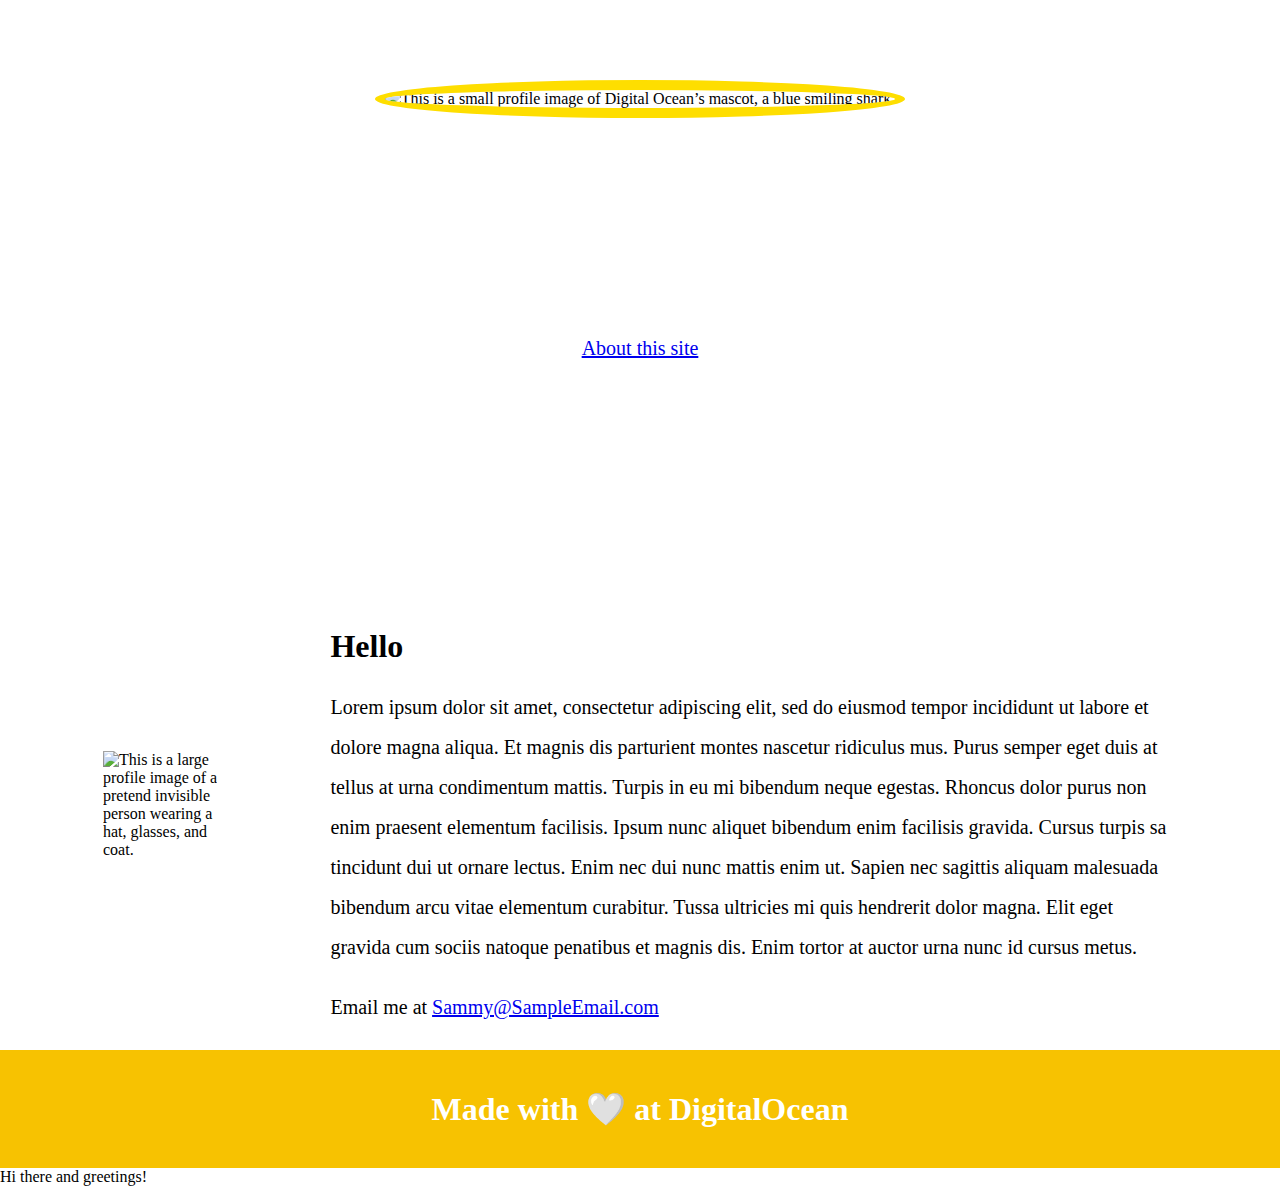
==== index.html @ 3f0674ff "Update index.html" ====
<!DOCTYPE html>
<html lang="en">

<head>
  <meta charset="utf-8">
  <title> Sammy’s First Website </title>
  <link rel="shortcut icon" type="image/jpg" href="images/small-profile.jpeg"/>
  
  <meta name="twitter:card" content="summary_large_image" />
  <meta name="twitter:site" content="@digitalocean" />
  <meta name="twitter:title" content="Sammy the Shark" />
  <meta name="twitter:description" content="Senior Selachimorpha at DigitalOcean"/>
  <meta name="twitter:image" content="https://html.sammy-codes.com/images/large-profile.jpg"/>
  
  <meta property="og:type" content="article" />
  <meta property="og:title" content="Sammy the Shark" />
  <meta property="og:description" content="Senior Selachimorpha at DigitalOcean"/>
  <meta property="og:url" content="https://html.sammy-codes.com/" />
  <meta property="og:image" content="https://html.sammy-codes.com/images/large-profile.jpg"/>
</head>

<body style="margin:0;">
  <script>
document.body.onload = addElement;

function addElement () {
  // create a new div element
  const newDiv = document.createElement("div");

  // and give it some content
  const newContent = document.createTextNode("Hi there and greetings!");

  // add the text node to the newly created div
  newDiv.appendChild(newContent);

  // add the newly created element and its content into the DOM
  const currentDiv = document.getElementById("div1");
  document.body.insertBefore(newDiv, currentDiv);
}
  </script>

  <!--First section-->
  <div style="background-image: url('images/background.jpg');
  background-size: cover; height:480px; padding-top:80px; text-align:center;">
    <img src="images/small-profile.jpeg" style="height:150px; border-radius: 50%; border: 10px solid #FEDE00;" alt="This is a small profile image of Digital Ocean’s mascot, a blue smiling shark." >
    <h1 style="font-size:100px; color:white; margin:10px;">Sammy the Shark</h1>
    <p style="font-size:30px; color: white;"><em>Senior Selachimorpha at DigitalOcean</em></p>
    <p style="font-size: 20px; color:#1F9AFE;"><a href="about.html">About this site</a></p>
  </div>

  <!--Second section-->
  <table>
    <tr>
      <td>
        <img src="images/large-profile.jpg" style="height:600px; margin:70px; margin-left:100px;" alt="This is a large profile image of a pretend invisible person wearing a hat, glasses, and coat." />
      </td>
      <td valign="top" style="padding-top:45px; padding-right:110px; padding-left:40px;">
        <h1>
          Hello </h1>
        <p style="line-height: 2.0; font-size:20px;">
          Lorem ipsum dolor sit amet, consectetur adipiscing elit, sed do eiusmod tempor incididunt ut labore et dolore magna aliqua. Et magnis dis parturient montes nascetur ridiculus mus. Purus semper eget duis at tellus at urna condimentum
          mattis. Turpis in eu mi bibendum neque egestas. Rhoncus dolor purus non enim praesent elementum facilisis. Ipsum nunc aliquet bibendum enim facilisis gravida. Cursus turpis sa tincidunt dui ut ornare lectus. Enim nec dui nunc mattis
          enim ut. Sapien nec sagittis aliquam malesuada bibendum arcu vitae elementum curabitur. Tussa ultricies mi quis hendrerit dolor magna. Elit eget gravida cum sociis natoque penatibus et magnis dis. Enim tortor at auctor urna nunc id
          cursus metus. </p>
        <p style="line-height: 2.0; font-size:20px;">
          Email me at <a href="mailto:Sammy@SampleEmail.com">Sammy@SampleEmail.com </a></p>
      </td>
    </tr>
  </table>


  <!--Footer-->
  <div style="height:auto; background-color:#F7C201;">
  <h1 style="color:white; padding:40px; margin:0; text-align:center;">Made with 🤍 at DigitalOcean</h1>
  </div>


</body>

</html>
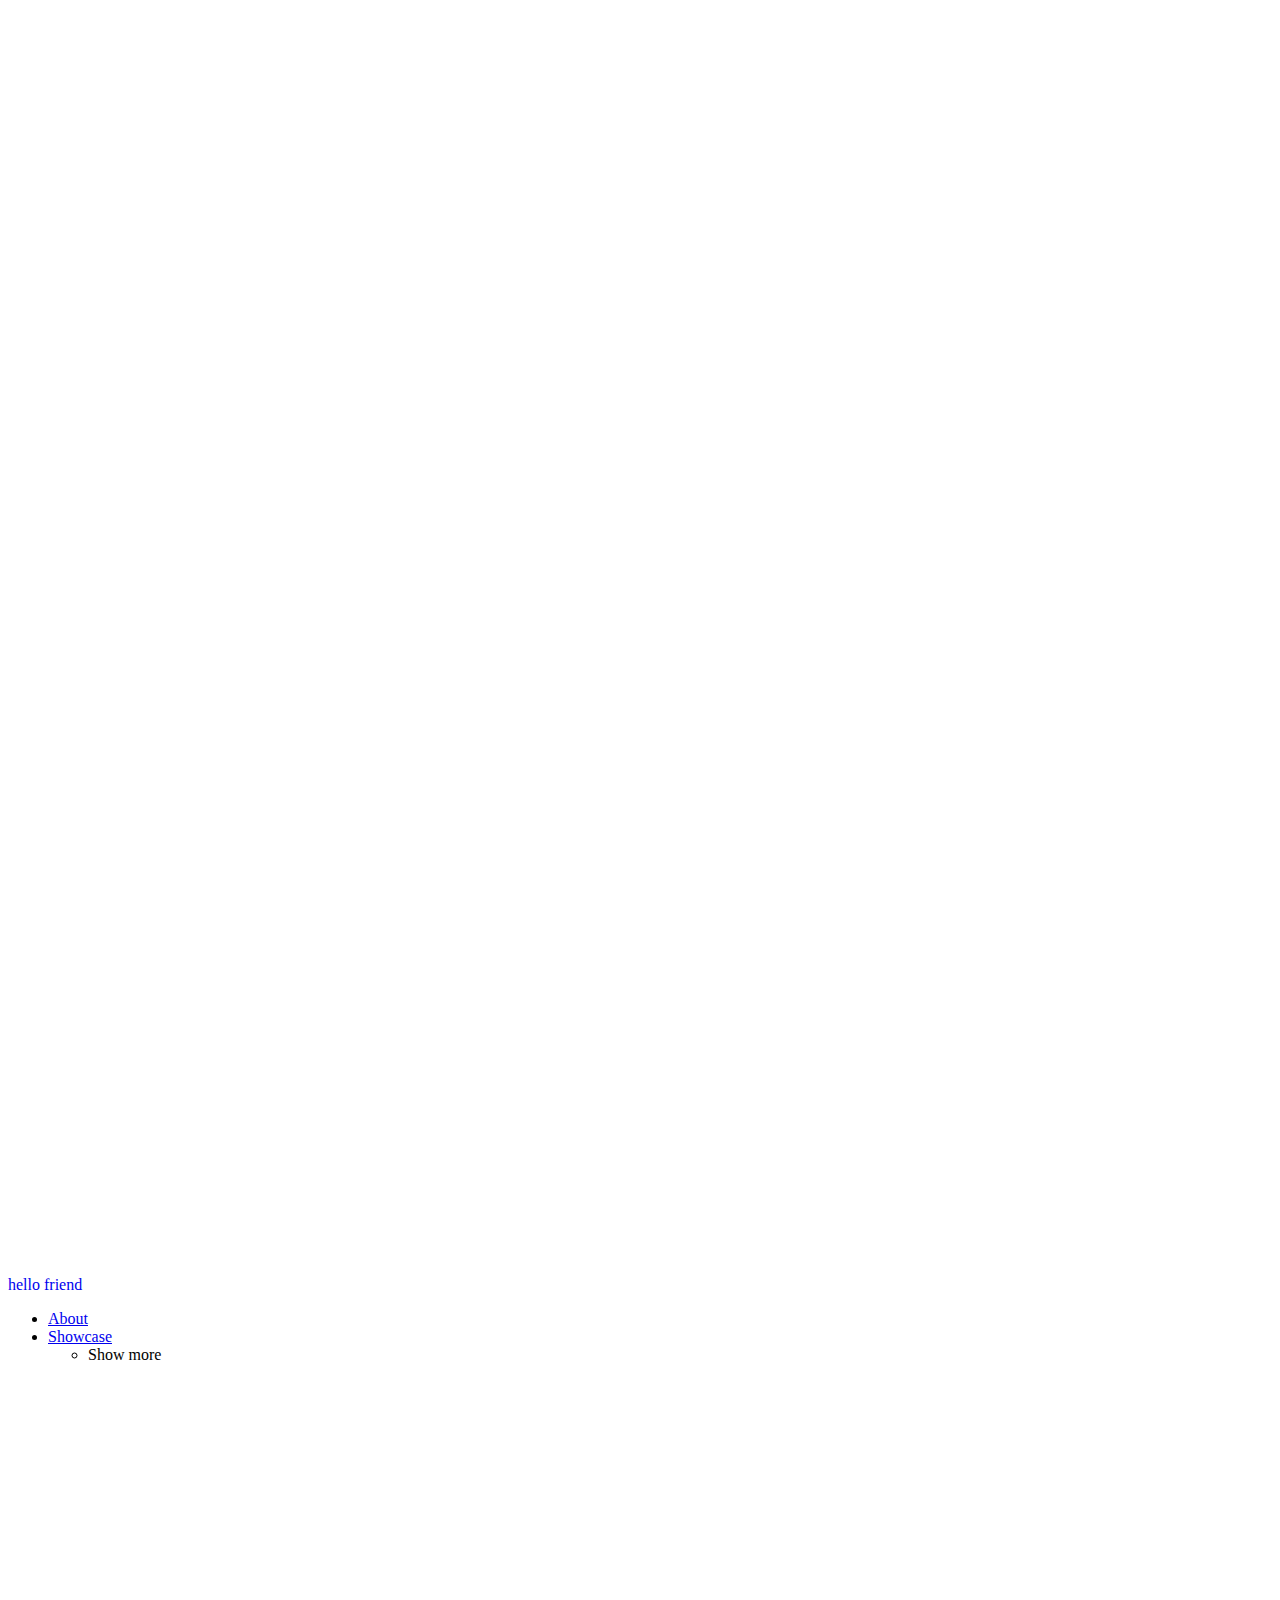
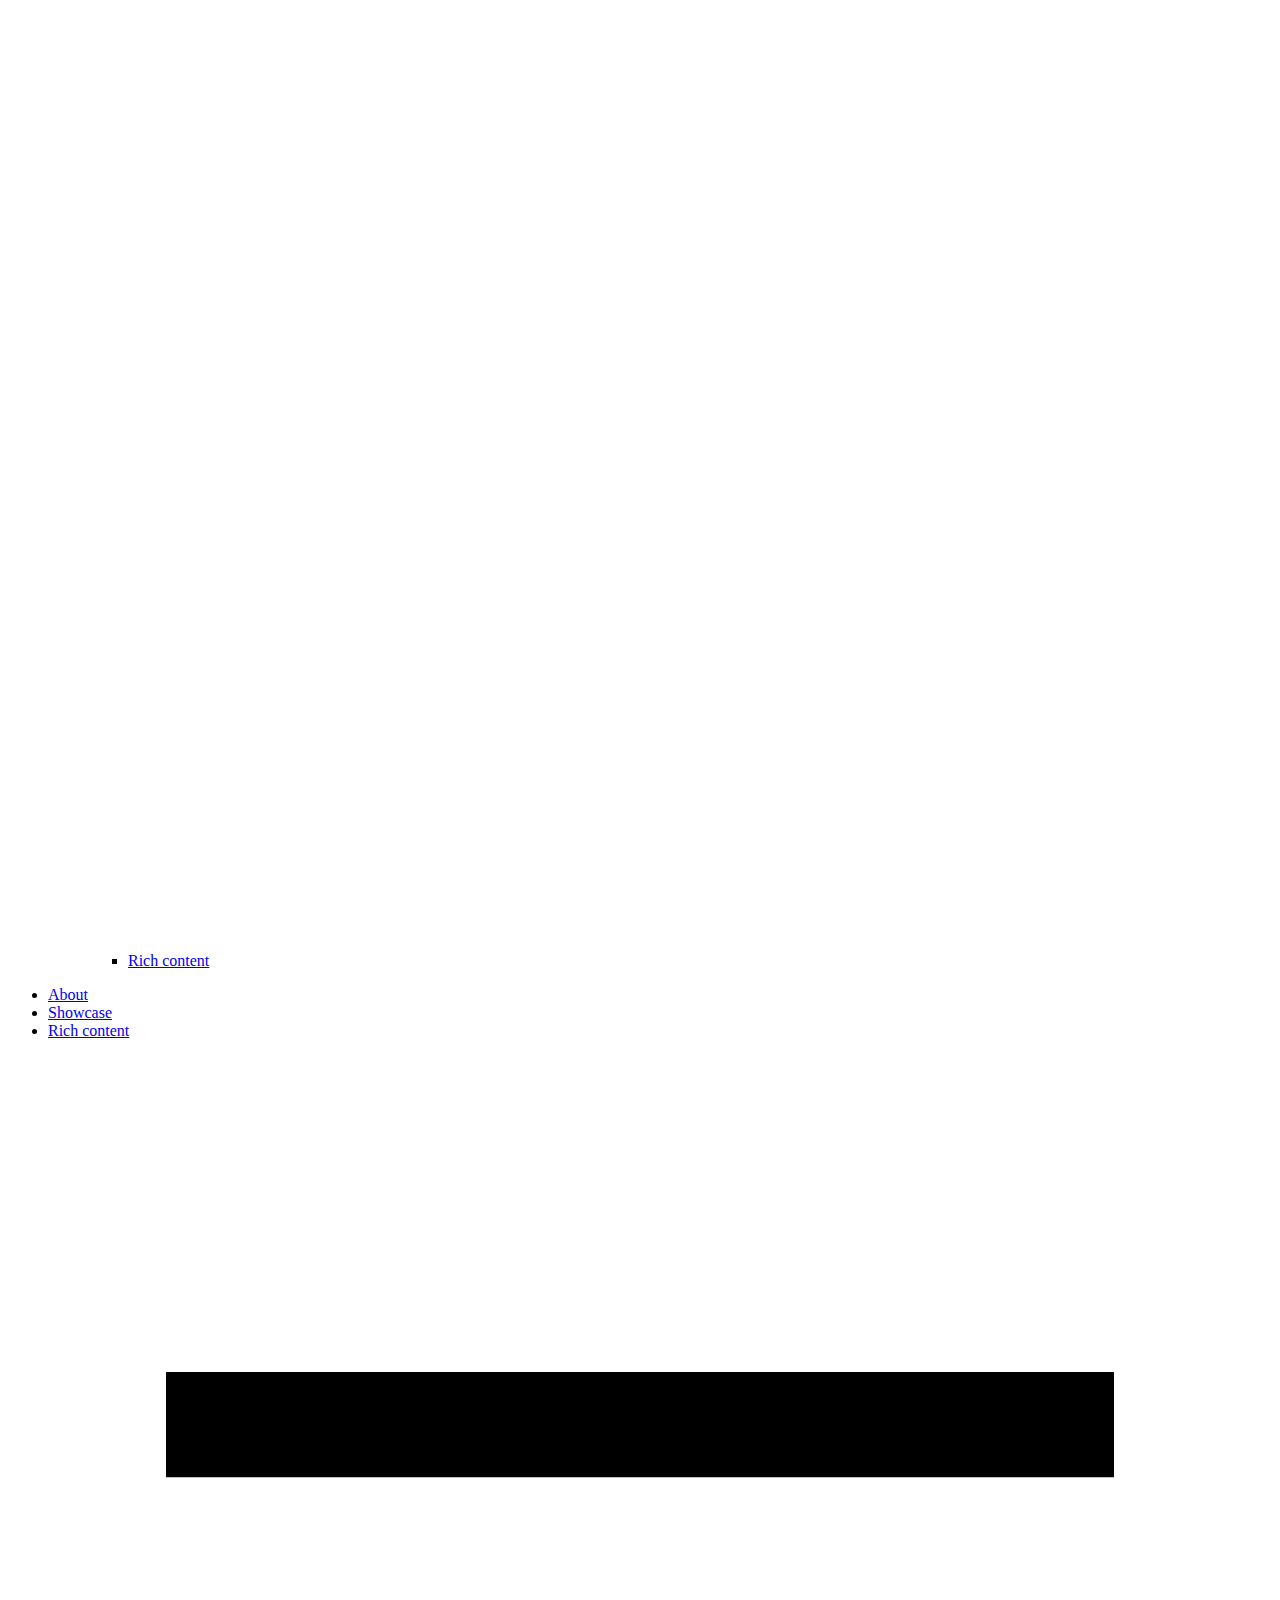
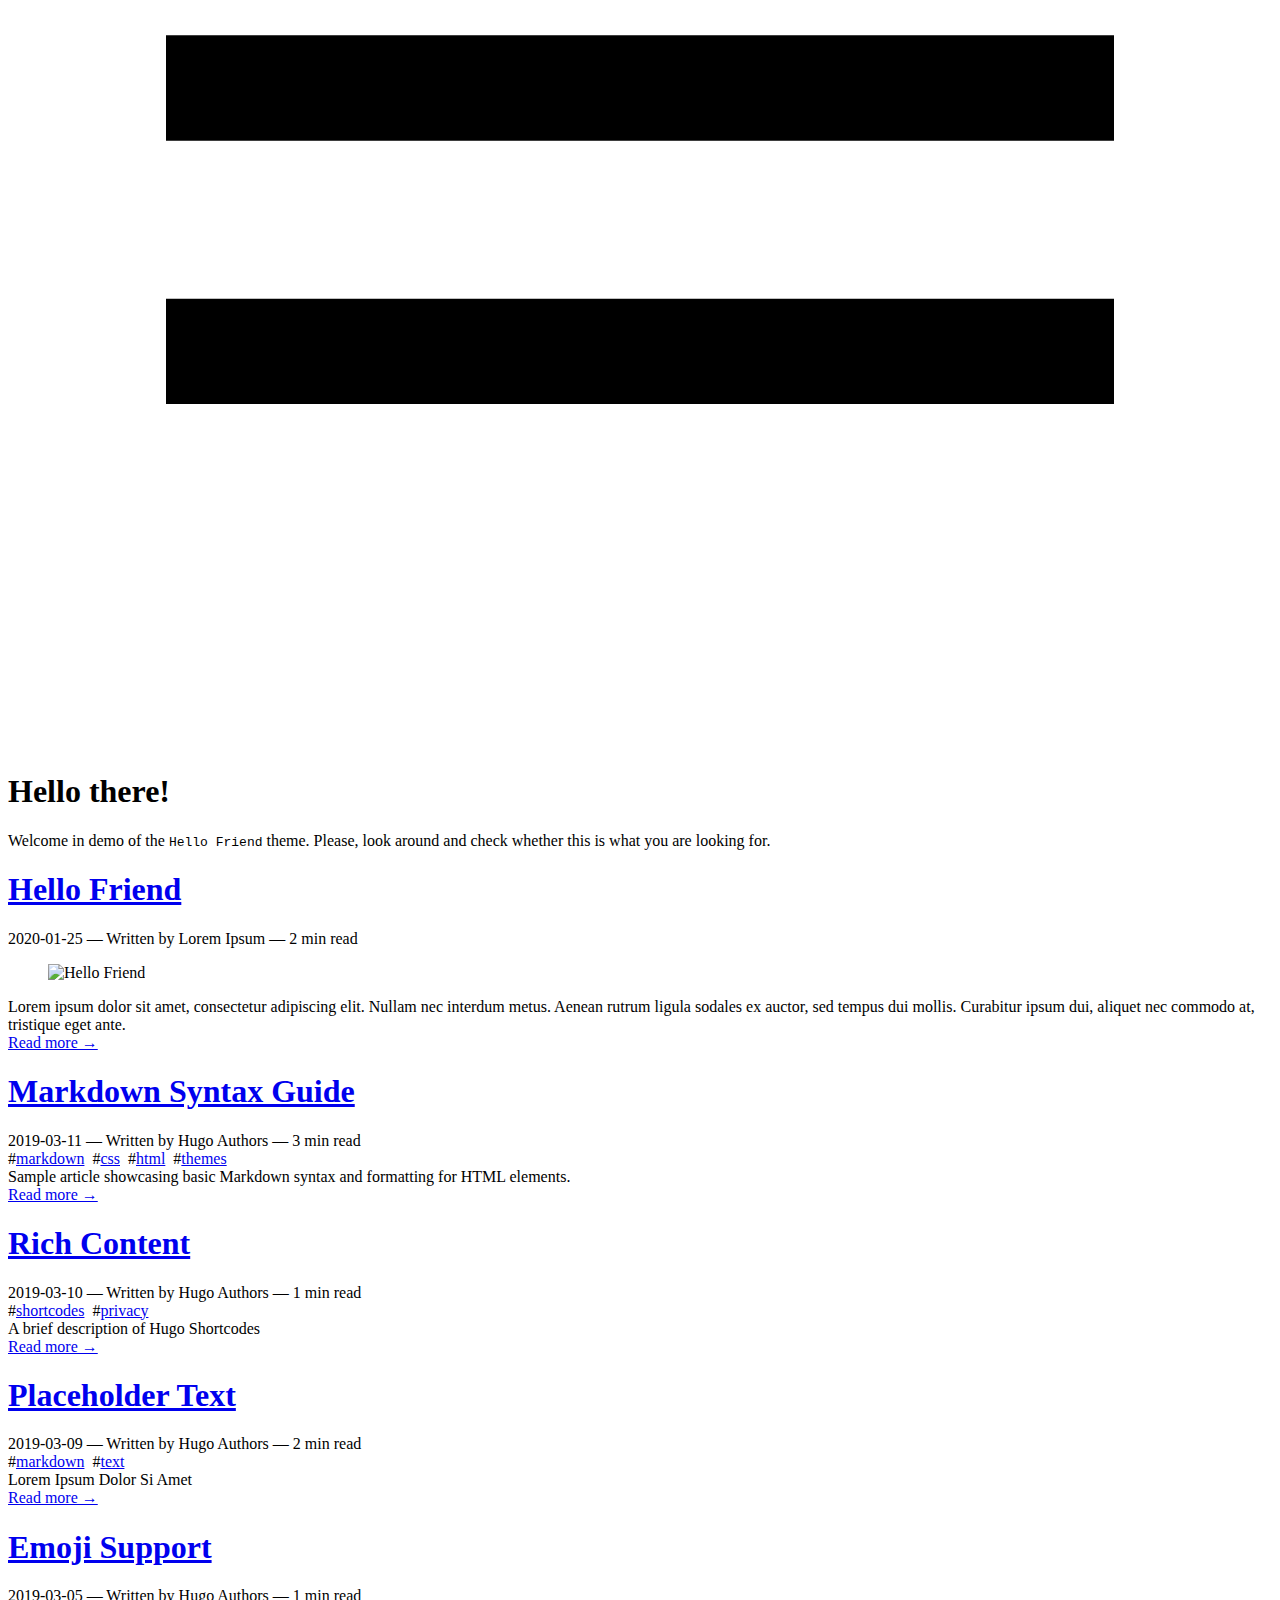
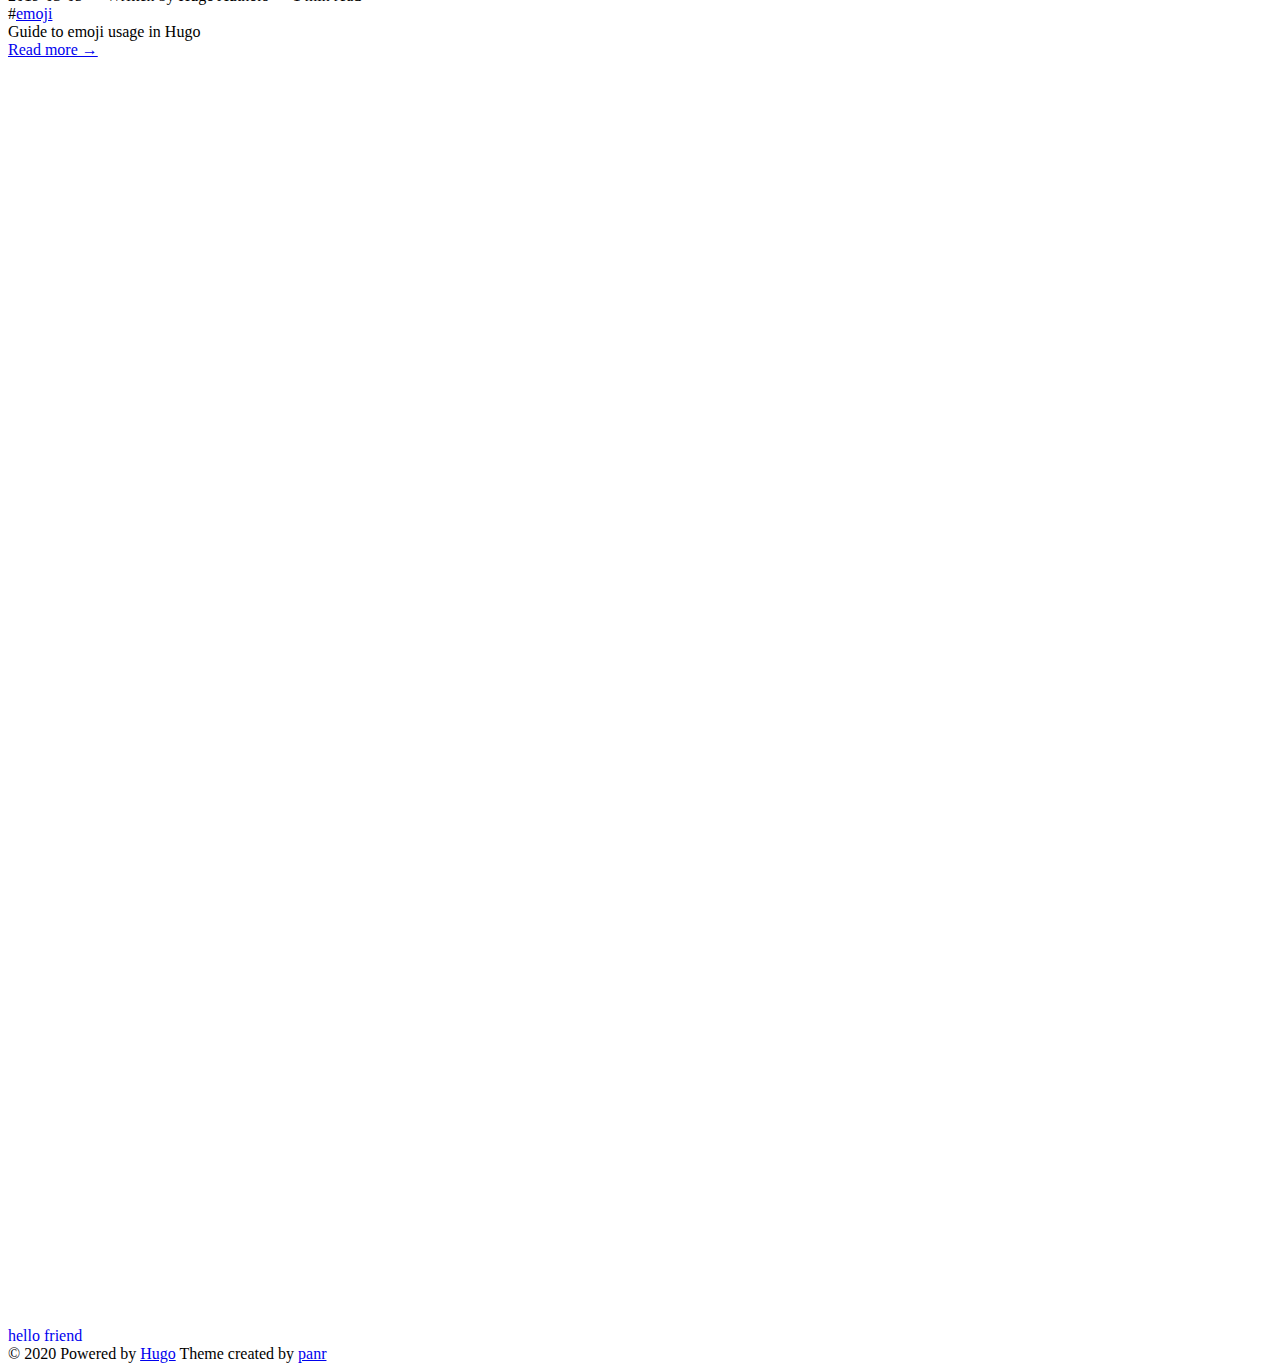
==== commit 64926c8f: "Rename indexio.html to index.html" ====
--- a/index.html
+++ b/index.html
@@ -1,81 +1,454 @@
-
 <!DOCTYPE html>
-<html lang="en">
-
-<head>
-  <meta charset="utf-8">
-  <title> Sammy’s First Website </title>
-  <link rel="shortcut icon" type="image/jpg" href="images/small-profile.jpeg"/>
-  
-  <meta name="twitter:card" content="summary_large_image" />
-  <meta name="twitter:site" content="@digitalocean" />
-  <meta name="twitter:title" content="Sammy the Shark" />
-  <meta name="twitter:description" content="Senior Selachimorpha at DigitalOcean"/>
-  <meta name="twitter:image" content="https://html.sammy-codes.com/images/large-profile.jpg"/>
-  
-  <meta property="og:type" content="article" />
-  <meta property="og:title" content="Sammy the Shark" />
-  <meta property="og:description" content="Senior Selachimorpha at DigitalOcean"/>
-  <meta property="og:url" content="https://html.sammy-codes.com/" />
-  <meta property="og:image" content="https://html.sammy-codes.com/images/large-profile.jpg"/>
-</head>
-
-<body style="margin:0;">
-  <script>
-document.body.onload = addElement;
-
-function addElement () {
-  // create a new div element
-  const newDiv = document.createElement("div");
-
-  // and give it some content
-  const newContent = document.createTextNode("Hi there and greetings!");
-
-  // add the text node to the newly created div
-  newDiv.appendChild(newContent);
-
-  // add the newly created element and its content into the DOM
-  const currentDiv = document.getElementById("div1");
-  document.body.insertBefore(newDiv, currentDiv);
-}
-  </script>
-
-  <!--First section-->
-  <div style="background-image: url('images/background.jpg');
-  background-size: cover; height:480px; padding-top:80px; text-align:center;">
-    <img src="images/small-profile.jpeg" style="height:150px; border-radius: 50%; border: 10px solid #FEDE00;" alt="This is a small profile image of Digital Ocean’s mascot, a blue smiling shark." >
-    <h1 style="font-size:100px; color:white; margin:10px;">Sammy the Shark</h1>
-    <p style="font-size:30px; color: white;"><em>Senior Selachimorpha at DigitalOcean</em></p>
-    <p style="font-size: 20px; color:#1F9AFE;"><a href="about.html">About this site</a></p>
+<!-- saved from url=(0037)https://hugo-hello-friend.vercel.app/ -->
+<html lang="en"><head><meta http-equiv="Content-Type" content="text/html; charset=UTF-8">
+	<meta name="generator" content="Hugo 0.74.3">
+    
+      <title>
+        Hello Friend —
+        A simple theme for Hugo
+      </title>
+    
+    
+<meta name="viewport" content="width=device-width, initial-scale=1.0">
+<meta name="description" content="A simple theme for Hugo">
+<meta name="keywords" content="Hello friend, blog">
+<meta name="robots" content="noodp">
+<link rel="canonical" href="https://hugo-hello-friend.vercel.app/">
+
+
+
+
+
+<link rel="stylesheet" href="./Hello Friend — A simple theme for Hugo_files/style.css">
+
+<link rel="stylesheet" href="./Hello Friend — A simple theme for Hugo_files/style(1).css">
+
+
+<link rel="apple-touch-icon-precomposed" sizes="144x144" href="https://hugo-hello-friend.vercel.app/img/apple-touch-icon-144-precomposed.png">
+<link rel="shortcut icon" href="https://hugo-hello-friend.vercel.app/img/favicon.png">
+
+
+<link href="https://hugo-hello-friend.vercel.app/assets/Inter-Italic.woff2" rel="preload" type="font/woff2" as="font" crossorigin="">
+<link href="https://hugo-hello-friend.vercel.app/assets/Inter-Regular.woff2" rel="preload" type="font/woff2" as="font" crossorigin="">
+<link href="https://hugo-hello-friend.vercel.app/assets/Inter-Medium.woff2" rel="preload" type="font/woff2" as="font" crossorigin="">
+<link href="https://hugo-hello-friend.vercel.app/assets/Inter-MediumItalic.woff2" rel="preload" type="font/woff2" as="font" crossorigin="">
+<link href="https://hugo-hello-friend.vercel.app/assets/Inter-Bold.woff2" rel="preload" type="font/woff2" as="font" crossorigin="">
+<link href="https://hugo-hello-friend.vercel.app/assets/Inter-BoldItalic.woff2" rel="preload" type="font/woff2" as="font" crossorigin="">
+
+
+<meta name="twitter:card" content="summary">
+<meta name="twitter:title" content="">
+<meta name="twitter:description" content="">
+
+
+
+<meta property="og:title" content="">
+<meta property="og:description" content="">
+<meta property="og:type" content="website">
+<meta property="og:url" content="/">
+<meta property="og:updated_time" content="2020-01-25T00:00:00+00:00"><meta property="og:site_name" content="Hello Friend">
+
+
+
+<link rel="alternate" type="application/rss+xml" href="https://hugo-hello-friend.vercel.app/index.xml" title="Hello Friend">
+
+
+
+  </head>
+  <body class="dark-theme">
+    <div class="container">
+      <header class="header">
+  <span class="header__inner">
+    <a href="https://hugo-hello-friend.vercel.app/" class="logo" style="text-decoration: none;">
+  
+    <span class="logo__mark"><svg xmlns="http://www.w3.org/2000/svg" class="greater-icon" viewBox="0 0 44 44">
+  <path fill="none" d="M15 8l14.729 14.382L15 35.367"></path>
+</svg>
+</span>
+    <span class="logo__text">hello friend</span>
+    <span class="logo__cursor"></span>
+  
+</a>
+
+    <span class="header__right">
+      
+        <nav class="menu">
+  <ul class="menu__inner menu__inner--desktop">
+    
+      
+        
+          <li><a href="https://hugo-hello-friend.vercel.app/about">About</a></li>
+        
+      
+        
+          <li><a href="https://hugo-hello-friend.vercel.app/showcase">Showcase</a></li>
+        
+      
+      
+        <ul class="menu__sub-inner">
+          <li class="menu__sub-inner-more-trigger">
+            Show more
+            <span class="menu__sub-inner-more-trigger-icon"><svg xmlns="http://www.w3.org/2000/svg" class="greater-icon" viewBox="0 0 44 44">
+  <path fill="none" d="M15 8l14.729 14.382L15 35.367"></path>
+</svg>
+</span>
+          </li>
+          <ul class="menu__sub-inner-more hidden">
+            
+              
+                <li><a href="https://hugo-hello-friend.vercel.app/posts/rich-content">Rich content</a></li>
+              
+            
+          </ul>
+        </ul>
+      
+      
+  </ul>
+
+  <ul class="menu__inner menu__inner--mobile">
+    
+      
+        <li><a href="https://hugo-hello-friend.vercel.app/about">About</a></li>
+      
+    
+      
+        <li><a href="https://hugo-hello-friend.vercel.app/showcase">Showcase</a></li>
+      
+    
+      
+        <li><a href="https://hugo-hello-friend.vercel.app/posts/rich-content">Rich content</a></li>
+      
+    
+  </ul>
+</nav>
+
+        <span class="menu-trigger hidden">
+          <svg xmlns="http://www.w3.org/2000/svg" viewBox="0 0 24 24">
+            <path d="M0 0h24v24H0z" fill="none"></path>
+            <path d="M3 18h18v-2H3v2zm0-5h18v-2H3v2zm0-7v2h18V6H3z"></path>
+          </svg>
+        </span>
+      
+      <span class="theme-toggle">
+        <svg class="theme-toggler" width="24" height="24" viewBox="0 0 48 48" fill="none" xmlns="http://www.w3.org/2000/svg">
+  <path d="M22 41C32.4934 41 41 32.4934 41 22C41 11.5066 32.4934 3 22
+  3C11.5066 3 3 11.5066 3 22C3 32.4934 11.5066 41 22 41ZM7 22C7
+  13.7157 13.7157 7 22 7V37C13.7157 37 7 30.2843 7 22Z"></path>
+</svg>
+
+      </span>
+    </span>
+  </span>
+</header>
+
+
+      <div class="content">
+        
+  
+  
+
+  
+  
+    
+  
+  
+
+  
+    <div class="index-content framed">
+      <h1 id="hello-there">Hello there!</h1>
+<p>Welcome in demo of the <code>Hello Friend</code> theme. Please, look around and check whether this is what you are looking for.</p>
+
+    </div>
+  
+
+  <div class="posts">
+    
+      <div class="post on-list">
+        <h1 class="post-title"><a href="https://hugo-hello-friend.vercel.app/posts/hello/">Hello Friend</a></h1>
+        <div class="post-meta">
+          
+            <span class="post-date">
+              2020-01-25
+            </span>
+
+            
+              
+
+
+
+            
+          
+          
+            <span class="post-author">— Written by Lorem Ipsum</span>
+
+
+          
+            <span class="post-read-time">— 2 min read</span>
+          
+        </div>
+
+        
+
+        
+          <figure class="post-cover">
+            
+              <img src="./Hello Friend — A simple theme for Hugo_files/hello.jpg" alt="Hello Friend">
+            
+
+            
+          </figure>
+        
+
+        <div class="post-content">
+          
+            Lorem ipsum dolor sit amet, consectetur adipiscing elit. Nullam nec interdum metus. Aenean rutrum ligula sodales ex auctor, sed tempus dui mollis. Curabitur ipsum dui, aliquet nec commodo at, tristique eget ante.
+            
+        </div>
+        
+          <div>
+            <a class="read-more button" href="https://hugo-hello-friend.vercel.app/posts/hello/">Read more →</a>
+          </div>
+        
+      </div>
+    
+      <div class="post on-list">
+        <h1 class="post-title"><a href="https://hugo-hello-friend.vercel.app/posts/markdown-syntax/">Markdown Syntax Guide</a></h1>
+        <div class="post-meta">
+          
+            <span class="post-date">
+              2019-03-11
+            </span>
+
+            
+              
+
+
+
+            
+          
+          
+            <span class="post-author">— Written by Hugo Authors</span>
+
+
+          
+            <span class="post-read-time">— 3 min read</span>
+          
+        </div>
+
+        
+          <span class="post-tags">
+            
+              #<a href="https://hugo-hello-friend.vercel.app/tags/markdown/">markdown</a>&nbsp;
+            
+              #<a href="https://hugo-hello-friend.vercel.app/tags/css/">css</a>&nbsp;
+            
+              #<a href="https://hugo-hello-friend.vercel.app/tags/html/">html</a>&nbsp;
+            
+              #<a href="https://hugo-hello-friend.vercel.app/tags/themes/">themes</a>&nbsp;
+            
+          </span>
+        
+
+        
+
+        <div class="post-content">
+          
+            Sample article showcasing basic Markdown syntax and formatting for HTML elements.
+            
+        </div>
+        
+          <div>
+            <a class="read-more button" href="https://hugo-hello-friend.vercel.app/posts/markdown-syntax/">Read more →</a>
+          </div>
+        
+      </div>
+    
+      <div class="post on-list">
+        <h1 class="post-title"><a href="https://hugo-hello-friend.vercel.app/posts/rich-content/">Rich Content</a></h1>
+        <div class="post-meta">
+          
+            <span class="post-date">
+              2019-03-10
+            </span>
+
+            
+              
+
+
+
+            
+          
+          
+            <span class="post-author">— Written by Hugo Authors</span>
+
+
+          
+            <span class="post-read-time">— 1 min read</span>
+          
+        </div>
+
+        
+          <span class="post-tags">
+            
+              #<a href="https://hugo-hello-friend.vercel.app/tags/shortcodes/">shortcodes</a>&nbsp;
+            
+              #<a href="https://hugo-hello-friend.vercel.app/tags/privacy/">privacy</a>&nbsp;
+            
+          </span>
+        
+
+        
+
+        <div class="post-content">
+          
+            A brief description of Hugo Shortcodes
+            
+        </div>
+        
+          <div>
+            <a class="read-more button" href="https://hugo-hello-friend.vercel.app/posts/rich-content/">Read more →</a>
+          </div>
+        
+      </div>
+    
+      <div class="post on-list">
+        <h1 class="post-title"><a href="https://hugo-hello-friend.vercel.app/posts/placeholder-text/">Placeholder Text</a></h1>
+        <div class="post-meta">
+          
+            <span class="post-date">
+              2019-03-09
+            </span>
+
+            
+              
+
+
+
+            
+          
+          
+            <span class="post-author">— Written by Hugo Authors</span>
+
+
+          
+            <span class="post-read-time">— 2 min read</span>
+          
+        </div>
+
+        
+          <span class="post-tags">
+            
+              #<a href="https://hugo-hello-friend.vercel.app/tags/markdown/">markdown</a>&nbsp;
+            
+              #<a href="https://hugo-hello-friend.vercel.app/tags/text/">text</a>&nbsp;
+            
+          </span>
+        
+
+        
+
+        <div class="post-content">
+          
+            Lorem Ipsum Dolor Si Amet
+            
+        </div>
+        
+          <div>
+            <a class="read-more button" href="https://hugo-hello-friend.vercel.app/posts/placeholder-text/">Read more →</a>
+          </div>
+        
+      </div>
+    
+      <div class="post on-list">
+        <h1 class="post-title"><a href="https://hugo-hello-friend.vercel.app/posts/emoji-support/">Emoji Support</a></h1>
+        <div class="post-meta">
+          
+            <span class="post-date">
+              2019-03-05
+            </span>
+
+            
+              
+
+
+
+            
+          
+          
+            <span class="post-author">— Written by Hugo Authors</span>
+
+
+          
+            <span class="post-read-time">— 1 min read</span>
+          
+        </div>
+
+        
+          <span class="post-tags">
+            
+              #<a href="https://hugo-hello-friend.vercel.app/tags/emoji/">emoji</a>&nbsp;
+            
+          </span>
+        
+
+        
+
+        <div class="post-content">
+          
+            Guide to emoji usage in Hugo
+            
+        </div>
+        
+          <div>
+            <a class="read-more button" href="https://hugo-hello-friend.vercel.app/posts/emoji-support/">Read more →</a>
+          </div>
+        
+      </div>
+    
+    <div class="pagination">
+  <div class="pagination__buttons">
+    
+    
   </div>
-
-  <!--Second section-->
-  <table>
-    <tr>
-      <td>
-        <img src="images/large-profile.jpg" style="height:600px; margin:70px; margin-left:100px;" alt="This is a large profile image of a pretend invisible person wearing a hat, glasses, and coat." />
-      </td>
-      <td valign="top" style="padding-top:45px; padding-right:110px; padding-left:40px;">
-        <h1>
-          Hello </h1>
-        <p style="line-height: 2.0; font-size:20px;">
-          Lorem ipsum dolor sit amet, consectetur adipiscing elit, sed do eiusmod tempor incididunt ut labore et dolore magna aliqua. Et magnis dis parturient montes nascetur ridiculus mus. Purus semper eget duis at tellus at urna condimentum
-          mattis. Turpis in eu mi bibendum neque egestas. Rhoncus dolor purus non enim praesent elementum facilisis. Ipsum nunc aliquet bibendum enim facilisis gravida. Cursus turpis sa tincidunt dui ut ornare lectus. Enim nec dui nunc mattis
-          enim ut. Sapien nec sagittis aliquam malesuada bibendum arcu vitae elementum curabitur. Tussa ultricies mi quis hendrerit dolor magna. Elit eget gravida cum sociis natoque penatibus et magnis dis. Enim tortor at auctor urna nunc id
-          cursus metus. </p>
-        <p style="line-height: 2.0; font-size:20px;">
-          Email me at <a href="mailto:Sammy@SampleEmail.com">Sammy@SampleEmail.com </a></p>
-      </td>
-    </tr>
-  </table>
-
-
-  <!--Footer-->
-  <div style="height:auto; background-color:#F7C201;">
-  <h1 style="color:white; padding:40px; margin:0; text-align:center;">Made with 🤍 at DigitalOcean</h1>
+</div>
+
   </div>
 
-
-</body>
-
-</html>
+      </div>
+
+      
+        <footer class="footer">
+  <div class="footer__inner">
+    
+      <a href="https://hugo-hello-friend.vercel.app/" class="logo" style="text-decoration: none;">
+  
+    <span class="logo__mark"><svg xmlns="http://www.w3.org/2000/svg" class="greater-icon" viewBox="0 0 44 44">
+  <path fill="none" d="M15 8l14.729 14.382L15 35.367"></path>
+</svg>
+</span>
+    <span class="logo__text">hello friend</span>
+    <span class="logo__cursor"></span>
+  
+</a>
+
+      <div class="copyright">
+        <span>© 2020 Powered by
+          <a href="https://gohugo.io/" target="_blank" rel="noopener">Hugo</a></span>
+        <span>Theme created by
+          <a href="https://twitter.com/panr" target="_blank" rel="noopener">panr</a></span>
+      </div>
+    
+  </div>
+</footer>
+
+<script src="./Hello Friend — A simple theme for Hugo_files/main.js"></script>
+<script src="./Hello Friend — A simple theme for Hugo_files/prism.js"></script>
+
+
+      
+    </div>
+
+    
+  
+
+</body></html>
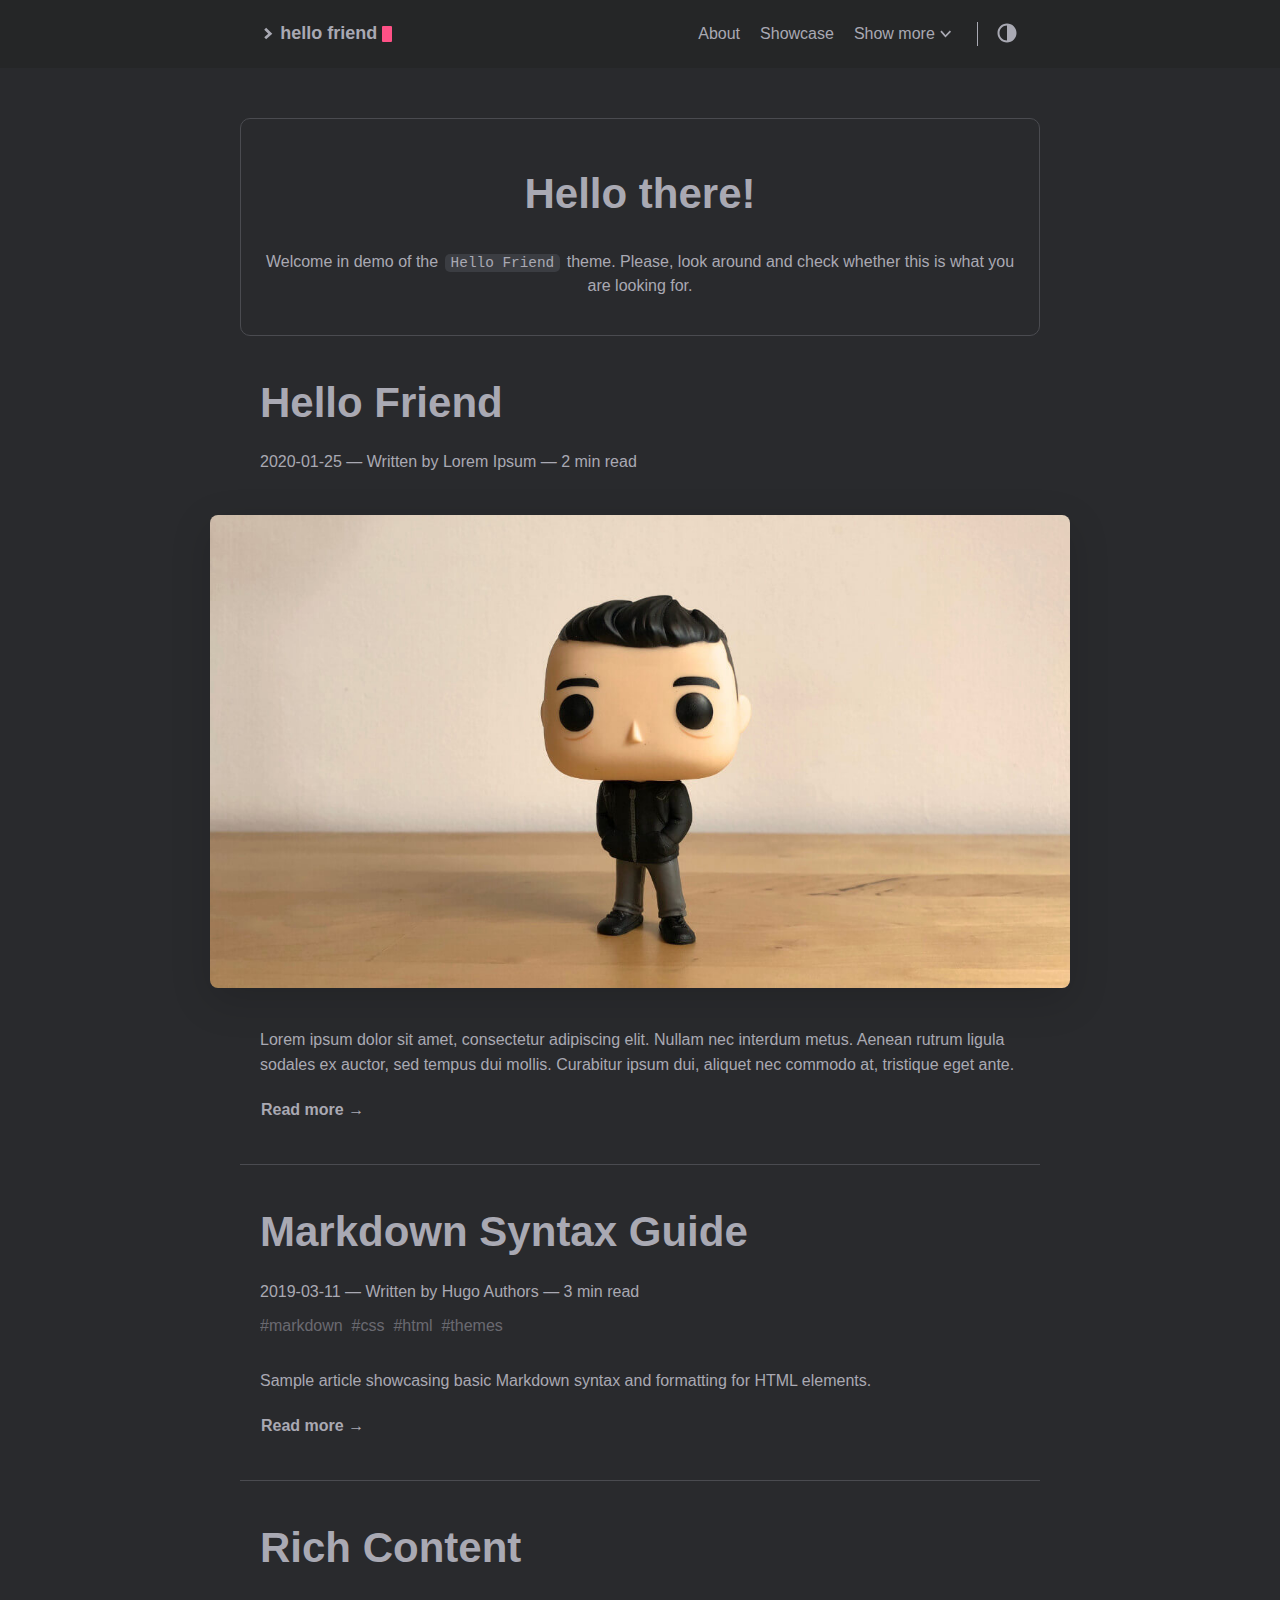
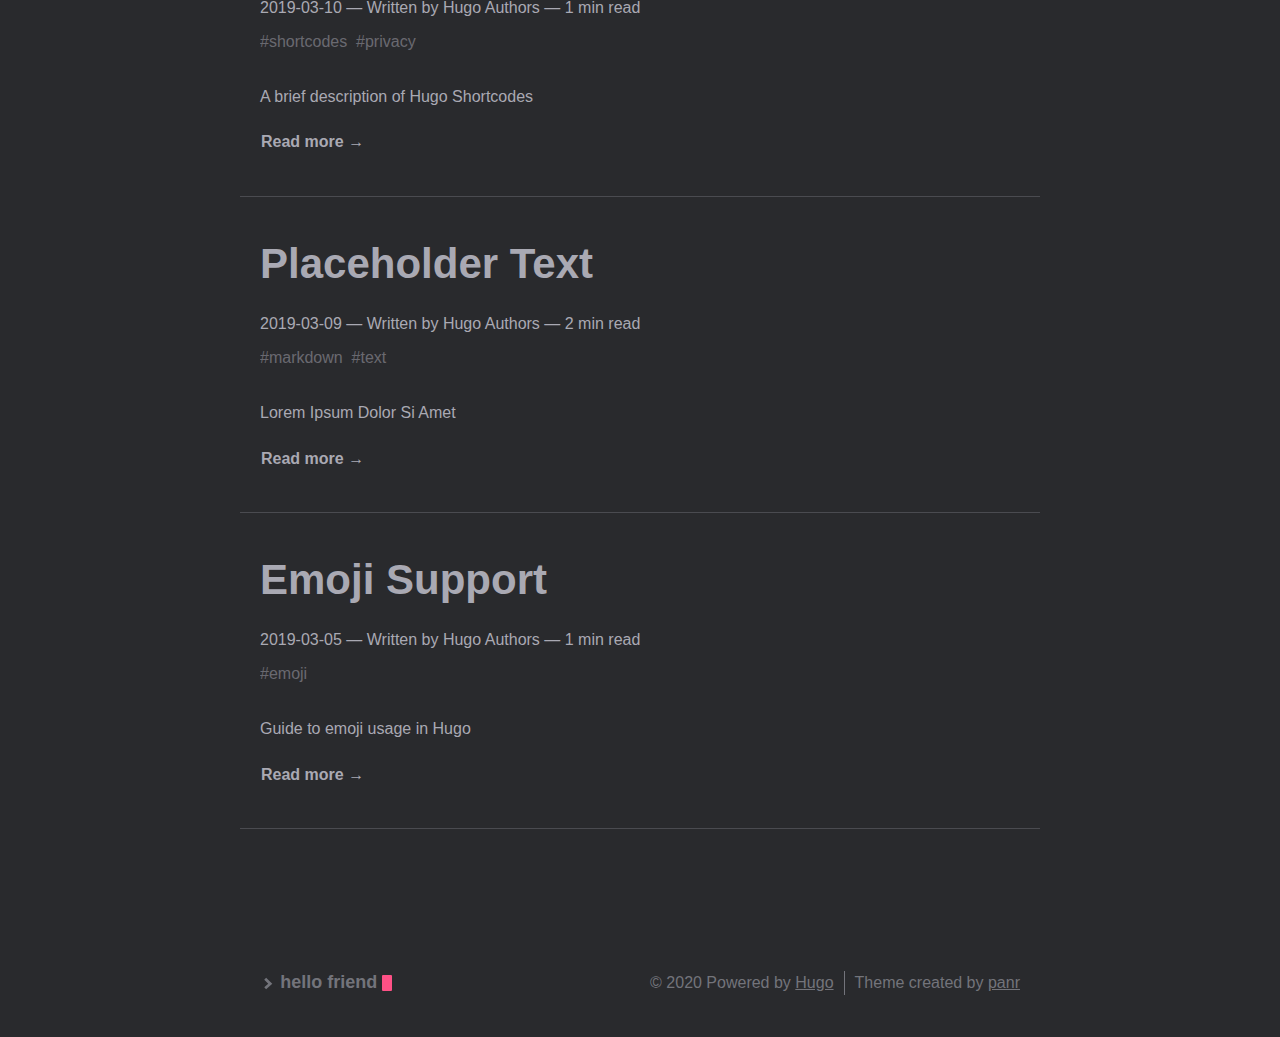
==== commit 155da9ca: "Update index.html" ====
--- a/index.html
+++ b/index.html
@@ -19,9 +19,9 @@
 
 
 
-<link rel="stylesheet" href="./Hello Friend — A simple theme for Hugo_files/style.css">
-
-<link rel="stylesheet" href="./Hello Friend — A simple theme for Hugo_files/style(1).css">
+<link rel="stylesheet" href="./assets/style.css">
+
+<link rel="stylesheet" href="./assets/style(1).css">
 
 
 <link rel="apple-touch-icon-precomposed" sizes="144x144" href="https://hugo-hello-friend.vercel.app/img/apple-touch-icon-144-precomposed.png">
@@ -192,7 +192,7 @@
         
           <figure class="post-cover">
             
-              <img src="./Hello Friend — A simple theme for Hugo_files/hello.jpg" alt="Hello Friend">
+              <img src="./assets/hello.jpg" alt="Hello Friend">
             
 
             
@@ -441,8 +441,8 @@
   </div>
 </footer>
 
-<script src="./Hello Friend — A simple theme for Hugo_files/main.js"></script>
-<script src="./Hello Friend — A simple theme for Hugo_files/prism.js"></script>
+<script src="./assets/main.js"></script>
+<script src="./assets/prism.js"></script>
 
 
       
--- a/assets/style.css
+++ b/assets/style.css
@@ -0,0 +1 @@
+@font-face{font-family:Inter;font-style:normal;font-weight:400;font-feature-settings:"liga","tnum","case","calt","zero","ss01","locl";src:url(Inter-Regular.woff2) format("woff2"),url(Inter-Regular.woff) format("woff");font-display:swap}@font-face{font-family:Inter;font-style:italic;font-weight:400;font-feature-settings:"liga","tnum","case","calt","zero","ss01","locl";src:url(Inter-Italic.woff2) format("woff2"),url(Inter-Italic.woff) format("woff");font-display:swap}@font-face{font-family:Inter;font-style:normal;font-weight:600;font-feature-settings:"liga","tnum","case","calt","zero","ss01","locl";src:url(Inter-Medium.woff2) format("woff2"),url(Inter-Medium.woff) format("woff");font-display:swap}@font-face{font-family:Inter;font-style:italic;font-weight:600;font-feature-settings:"liga","tnum","case","calt","zero","ss01","locl";src:url(Inter-MediumItalic.woff2) format("woff2"),url(Inter-MediumItalic.woff) format("woff");font-display:swap}@font-face{font-family:Inter;font-style:normal;font-weight:800;font-feature-settings:"liga","tnum","case","calt","zero","ss01","locl";src:url(Inter-Bold.woff2) format("woff2"),url(Inter-Bold.woff) format("woff");font-display:swap}@font-face{font-family:Inter;font-style:italic;font-weight:800;font-feature-settings:"liga","tnum","case","calt","zero","ss01","locl";src:url(Inter-BoldItalic.woff2) format("woff2"),url(Inter-BoldItalic.woff) format("woff");font-display:swap}:root{--background:#fff;--background-secondary:#eaeaea;--header:#fafafa;--color:#222;--color-secondary:#999;--border-color:#dcdcdc;--phoneWidth:(max-width:684px);--tabletWidth:(max-width:900px)}body.dark-theme{--background:#292a2d;--background-secondary:#3b3d42;--header:#252627;--color:#a9a9b3;--color-secondary:#73747b;--border-color:#4a4b50}.button-container{display:table;margin-left:auto;margin-right:auto}.button,a.button,button{position:relative;display:flex;align-items:center;justify-content:center;padding:8px 18px;margin-bottom:5px;background:#eaeaea;background:var(--background-secondary);text-decoration:none;text-align:center;font-weight:500;border-radius:8px;border:1px solid transparent;-webkit-appearance:none;-moz-appearance:none;appearance:none;cursor:pointer;outline:none}.button.outline,a.button.outline,button.outline{background:transparent;border-color:#eaeaea;border-color:var(--background-secondary);box-shadow:none;padding:8px 18px}.button.outline :hover,a.button.outline :hover,button.outline :hover{transform:none;box-shadow:none}.button.primary,a.button.primary,button.primary{box-shadow:0 4px 6px rgba(50,50,93,.11),0 1px 3px rgba(0,0,0,.08)}.button.primary:hover,a.button.primary:hover,button.primary:hover{box-shadow:0 2px 6px rgba(50,50,93,.21),0 1px 3px rgba(0,0,0,.08)}.button.link,a.button.link,button.link{background:none;font-size:1rem}.button.small,a.button.small,button.small{font-size:.8rem}.button.wide,a.button.wide,button.wide{min-width:200px;padding:14px 24px}a.read-more,a.read-more:active,a.read-more:hover{display:inline-flex;background:none;box-shadow:none;padding:0;margin:20px 0;font-weight:700}.code-toolbar{margin-bottom:20px}.code-toolbar .toolbar-item a{display:inline-flex;padding:3px 8px;margin-bottom:5px;background:#eaeaea;background:var(--background-secondary);text-decoration:none;text-align:center;font-size:13px;font-weight:500;border-radius:8px;border:1px solid transparent;-webkit-appearance:none;-moz-appearance:none;appearance:none;cursor:pointer;outline:none}.code-toolbar .toolbar-item a,.header{position:relative;align-items:center;justify-content:center}.header{background:#fafafa;background:var(--header);display:flex;padding:20px}.header__right{display:flex;flex-direction:row;align-items:center}@media (max-width:683px){.header__right{flex-direction:row-reverse}}.header__inner{justify-content:space-between;margin:0 auto;width:760px;max-width:100%}.header__inner,.theme-toggle{display:flex;align-items:center}.theme-toggle{justify-content:center;line-height:1;cursor:pointer}.theme-toggler{fill:currentColor}.logo{display:flex;align-items:center;flex:0 0 auto;text-decoration:none;font-weight:700}.logo img{height:44px}.logo__mark{display:inline-flex;align-items:center;margin-right:5px}.logo__mark .greater-icon{width:.95rem;height:100%}.logo__mark .greater-icon path{stroke:currentColor;stroke-width:8px}.logo__text{font-size:1.125rem}.logo__cursor{display:inline-block;width:10px;height:1rem;background:#fe5186;margin-left:5px;border-radius:1px;-webkit-animation:cursor 1s infinite;animation:cursor 1s infinite}@-webkit-keyframes cursor{0%{opacity:0}50%{opacity:1}to{opacity:0}}@keyframes cursor{0%{opacity:0}50%{opacity:1}to{opacity:0}}.menu{--color:rgba(0,0,0,0.12);--shadow:0 8px 20px var(--color);border-right:1px solid;margin-right:18px;padding-right:24px;font-weight:500}@media (max-width:683px){.menu{position:absolute;background:#fafafa;background:var(--header);box-shadow:var(--shadow);margin:0;padding:5px;list-style:none;border-radius:5px;z-index:99;border:none;top:50px;right:10px}}.menu a{text-decoration:none}.menu__inner{display:flex;align-items:center;justify-content:flex-end;flex-wrap:wrap;list-style:none;margin:0;padding:0}@media (max-width:683px){.menu__inner--desktop{display:none}}.menu__inner--mobile{display:none}@media (max-width:683px){.menu__inner--mobile{display:block}}.menu__inner li{text-align:left;flex:0 0 auto}.menu__inner li:not(:first-of-type){margin-left:20px}@media (max-width:683px){.menu__inner{flex-direction:column;align-items:flex-start;padding:0}.menu__inner li{margin-left:0!important;padding:10px}}.menu__sub-inner{position:relative;list-style:none;padding:0;margin:0}.menu__sub-inner:not(:only-child){margin-left:20px}.menu__sub-inner-more{position:absolute;background:#fafafa;background:var(--header);box-shadow:var(--shadow);margin:0;padding:5px;list-style:none;border-radius:5px;z-index:99;top:35px;left:0}.menu__sub-inner-more-trigger{display:inline-flex;align-items:center;-webkit-user-select:none;-moz-user-select:none;-ms-user-select:none;user-select:none;cursor:pointer}.menu__sub-inner-more-trigger-icon{display:inline-flex;align-items:center;margin-left:3px;transform:rotate(90deg);line-height:1}.menu__sub-inner-more-trigger-icon .greater-icon{width:.95rem;height:100%}.menu__sub-inner-more-trigger-icon .greater-icon path{stroke:currentColor;stroke-width:5px}.menu__inner .menu__sub-inner-more li{margin-left:0;white-space:nowrap}.menu__inner .menu__sub-inner-more li:hover{background:rgba(0,0,0,.05);border-radius:3px;cursor:pointer}.menu__sub-inner-more li a{width:100%;display:inline-block;padding:10px}.menu-trigger{width:24px;height:24px;fill:currentColor;margin-left:10px;cursor:pointer}html{box-sizing:border-box}*,:after,:before{box-sizing:inherit}body{margin:0;padding:0;font-family:Inter,-apple-system,BlinkMacSystemFont,Roboto,Segoe UI,Helvetica,Arial,sans-serif;font-size:1rem;font-weight:500;font-feature-settings:"liga","tnum","case","calt","zero","ss01","locl";line-height:1.54;background-color:#fff;background-color:var(--background);color:#222;color:var(--color);text-rendering:optimizeLegibility;-webkit-font-smoothing:antialiased;-webkit-overflow-scrolling:touch;-webkit-text-size-adjust:100%}@media (max-width:683px){body{font-size:1rem}}h1,h2,h3,h4,h5,h6{line-height:1.3}h1{font-size:2.625rem}h2{font-size:1.625rem}h3{font-size:1.375rem}h4{font-size:1.125rem}@media (max-width:683px){h1{font-size:2rem}h2{font-size:1.4rem}h3{font-size:1.15rem}h4{font-size:1.125rem}}a{color:inherit}img{display:block;max-width:100%}img.center,img.left{margin-right:auto}img.center,img.right{margin-left:auto}figure{display:table;max-width:100%;margin:25px 0}figure.center,figure.left{margin-right:auto}figure.center,figure.right{margin-left:auto}figure figcaption{font-size:.9rem;margin-top:5px;opacity:.8}figure figcaption.left{text-align:left}figure figcaption.center{text-align:center}figure figcaption.right{text-align:right}code,kbd{font-family:Consolas,Monaco,Andale Mono,Ubuntu Mono,monospace;background:#eaeaea;background:var(--background-secondary);padding:1px 6px;margin:0 2px;border-radius:5px;font-size:.9rem;font-weight:400}code code,code kbd,kbd code,kbd kbd{background:transparent;padding:0;margin:0}pre{background:#212020;padding:20px;border-radius:8px;font-size:.9rem;overflow:auto}@media (max-width:683px){pre{white-space:pre-wrap;word-wrap:break-word}}pre code{background:none!important;color:#ccc;margin:0;padding:0;font-size:inherit}blockquote{border-left:2px solid;margin:40px;padding:10px 20px}@media (max-width:683px){blockquote{margin:10px;padding:10px}}blockquote:before{content:"”";font-family:Georgia,serif;font-size:3.875rem;position:absolute;left:-40px;top:-20px}blockquote p:first-of-type{margin-top:0}blockquote p:last-of-type{margin-bottom:0}table{table-layout:fixed;border-collapse:collapse;width:100%;margin:40px 0;border-radius:5px}table,td,th{border:1px solid;padding:10px}th{background:#eaeaea;background:var(--background-secondary)}ol,ul{margin-left:40px;padding:0}@media (max-width:683px){ol,ul{margin-left:20px}}ol ol{list-style-type:lower-alpha}.container{flex-direction:column;text-align:center}.container,.content{display:flex;justify-content:center}.content{flex-direction:column;flex:1 auto;align-items:center;margin:50px 0}@media (max-width:683px){.content{margin-top:0}}hr{width:100%;border:none;background:#dcdcdc;background:var(--border-color);height:1px}.hidden{display:none}.framed{padding:20px;border-radius:10px;border:1px solid #dcdcdc;border:1px solid var(--border-color);max-width:800px}blockquote.twitter-tweet{background:rgba(44,124,186,.1);border:none;padding:30px;color:inherit;font-size:inherit;line-height:inherit;border-radius:8px}.post{width:100%;max-width:800px;text-align:left;padding:20px;margin:20px auto}@media (max-width:899px){.post{max-width:660px}}.post:not(:last-of-type){border-bottom:1px solid #dcdcdc;border-bottom:1px solid var(--border-color)}.post-meta{font-size:1rem;margin-bottom:10px}@media (max-width:683px){.post-meta{font-size:.85rem}}.post-title{font-size:2.625rem;margin:0 0 20px}@media (max-width:683px){.post-title{font-size:2rem}}.post-title a{text-decoration:none}.post-tags{display:block;margin-bottom:20px;font-size:1rem;opacity:.5}.post-tags a{text-decoration:none}.post-content{margin-top:30px}.post-cover{margin:40px -50px;width:860px;max-width:860px}.post-cover img{border-radius:8px;box-shadow:0 12px 40px rgba(0,0,0,.15)}@media (max-width:899px){.post-cover{margin:20px 0;width:100%}}.post--regulation h1,.post--regulation h2{justify-content:center}.post--regulation h2{margin-bottom:10px}.post--regulation h2+h2{margin-top:-10px;margin-bottom:20px}.pagination{margin-top:50px}.pagination__title{display:flex;text-align:center;position:relative;margin:100px 0 20px}.pagination__title-h{text-align:center;margin:0 auto;padding:5px 10px;background:#fff;background:var(--background);color:#999;color:var(--color-secondary);font-size:.8rem;text-transform:uppercase;text-decoration:none;letter-spacing:.1em;z-index:1}.pagination__title hr{position:absolute;left:0;right:0;width:100%;margin-top:15px;z-index:0}.pagination__buttons{display:flex;align-items:center;justify-content:center}.pagination__buttons a{text-decoration:none;font-weight:700}.button{position:relative;display:inline-flex;align-items:center;justify-content:center;background:#eaeaea;background:var(--background-secondary);font-size:1rem;font-weight:500;border-radius:8px;max-width:40%;padding:0;cursor:pointer;-webkit-appearance:none;-moz-appearance:none;appearance:none}.button+.button{margin-left:10px}.button a{display:flex;padding:8px 16px;text-decoration:none}.button__text,.button a{text-overflow:ellipsis;white-space:nowrap;overflow:hidden}.button.next .button__icon{margin-left:8px}.button.previous .button__icon{margin-right:8px}.footer{padding:40px 20px;flex-grow:0;color:#999;color:var(--color-secondary)}.footer__inner{display:flex;align-items:center;justify-content:space-between;margin:0 auto;width:760px;max-width:100%}@media (max-width:899px){.footer__inner{flex-direction:column}}.footer a{color:inherit}.footer .copyright{display:flex;flex-direction:row;align-items:center;font-size:1rem}.footer .copyright--user{margin:auto;text-align:center}.footer .copyright>:first-child:not(:only-child){border-right:1px solid;padding-right:10px;margin-right:10px}@media (max-width:899px){.footer .copyright>:first-child:not(:only-child){border:none;padding:0;margin:0}}@media (max-width:899px){.footer .copyright{flex-direction:column;margin-top:10px}}.terms{width:100%;max-width:800px;text-align:left;padding:20px;margin:0 auto}.terms__list{padding:0 0 0 20px;margin:0}.terms__list a{text-decoration:none}.terms__term{margin-bottom:15px}.terms__term-count{background:#eaeaea;background:var(--background-secondary);font-size:12px;margin-left:5px;padding:2px 10px;border-radius:5px;text-decoration:none}.archive{width:100%;max-width:800px;text-align:left;padding:20px;margin:0 auto}.archive__group-month{display:flex;align-items:flex-start;padding:10px 0}@media (max-width:683px){.archive__group-month{flex-direction:column}}.archive__group-month:not(:last-of-type){border-bottom:1px solid #dcdcdc;border-bottom:1px solid var(--border-color)}.archive__group-year{margin-top:40px}@media (max-width:683px){.archive__group-year{margin-top:20px}}.archive__group-year:not(:last-of-type){border-bottom:1px solid #dcdcdc;border-bottom:1px solid var(--border-color)}.archive__group-year-header{margin:10px 0}.archive__group-month-header{margin:25px 0;width:200px;opacity:.5}@media (max-width:683px){.archive__group-month-header{margin:10px 0 0}}.archive__group-posts{width:100%}.archive__post{padding:20px 0}.archive__post:not(:last-of-type){border-bottom:1px solid #dcdcdc;border-bottom:1px solid var(--border-color)}.archive__post-title{margin:5px 0}.archive__post-title a{display:block;text-decoration:none}code[class*=language-],pre[class*=language-]{background:none;font-family:Consolas,Monaco,Andale Mono,Ubuntu Mono,monospace;text-align:left;white-space:pre;word-spacing:normal;word-break:normal;word-wrap:normal;-moz-tab-size:4;-o-tab-size:4;tab-size:4;-webkit-hyphens:none;-ms-hyphens:none;hyphens:none}pre[class*=language-]{padding:1em;margin:.5em 0;overflow:auto}:not(pre)>code[class*=language-],pre[class*=language-]{background:#212020!important;color:inherit!important;border-radius:8px}:not(pre)>code[class*=language-]{padding:.1em;border-radius:.3em;white-space:normal}.token.block-comment,.token.cdata,.token.comment,.token.doctype,.token.prolog{color:hsla(0,0%,100%,.4)}.token.punctuation{color:#a9a9b3}.token.attr-name,.token.deleted,.token.namespace,.token.tag{color:#e2777a}.token.function-name{color:#6196cc}.token.boolean,.token.function,.token.number{color:#f08d49}.token.class-name,.token.constant,.token.property,.token.symbol{color:#f8c555}.token.atrule,.token.builtin,.token.important,.token.keyword,.token.selector{color:#cc99cd}.token.attr-value,.token.char,.token.regex,.token.string,.token.variable{color:#7ec699}.token.entity,.token.operator,.token.url{color:#67cdcc}.token.bold,.token.important{font-weight:700}.token.italic{font-style:italic}.token.entity{cursor:help}.token.inserted{color:green}pre[class*=language-].line-numbers{position:relative;padding-left:3.8em;counter-reset:linenumber}pre[class*=language-].line-numbers>code{position:relative;white-space:inherit}.line-numbers .line-numbers-rows{position:absolute;pointer-events:none;top:0;font-size:100%;left:-3.8em;width:3em;letter-spacing:-1px;border-right:1px solid #999;-webkit-user-select:none;-moz-user-select:none;-ms-user-select:none;user-select:none}.line-numbers-rows>span{pointer-events:none;display:block;counter-increment:linenumber}.line-numbers-rows>span:before{content:counter(linenumber);color:#999;display:block;padding-right:.8em;text-align:right}div.code-toolbar{position:relative}div.code-toolbar>.toolbar{position:absolute;top:.3em;right:.2em;transition:opacity .3s ease-in-out;opacity:0}div.code-toolbar:hover>.toolbar{opacity:1}div.code-toolbar>.toolbar .toolbar-item{display:inline-block}div.code-toolbar>.toolbar a{cursor:pointer}div.code-toolbar>.toolbar button{background:none;border:0;color:inherit;font:inherit;line-height:normal;overflow:visible;padding:0;-webkit-user-select:none;-moz-user-select:none;-ms-user-select:none}div.code-toolbar>.toolbar a,div.code-toolbar>.toolbar button,div.code-toolbar>.toolbar span{color:#bbb;font-size:.8em;padding:0 .5em;background:#f5f2f0;background:hsla(0,0%,87.8%,.2);box-shadow:0 2px 0 0 rgba(0,0,0,.2);border-radius:.5em}div.code-toolbar>.toolbar a:focus,div.code-toolbar>.toolbar a:hover,div.code-toolbar>.toolbar button:focus,div.code-toolbar>.toolbar button:hover,div.code-toolbar>.toolbar span:focus,div.code-toolbar>.toolbar span:hover{color:inherit;text-decoration:none}.command-line-prompt{border-right:1px solid #999;display:block;float:left;font-size:100%;letter-spacing:-1px;margin-right:1em;pointer-events:none;-webkit-user-select:none;-moz-user-select:none;-ms-user-select:none;user-select:none}.command-line-prompt>span:before{color:#999;content:" ";display:block;padding-right:.8em}.command-line-prompt>span[data-user]:before{content:"[" attr(data-user) "@" attr(data-host) "] $"}.command-line-prompt>span[data-user=root]:before{content:"[" attr(data-user) "@" attr(data-host) "] #"}.command-line-prompt>span[data-prompt]:before{content:attr(data-prompt)}.collapsable-code{position:relative;width:100%;margin:40px 0}.collapsable-code input[type=checkbox]{position:absolute;visibility:hidden}.collapsable-code input[type=checkbox]:checked~.code-toolbar pre,.collapsable-code input[type=checkbox]:checked~pre{height:0;padding:0;border-top:none}.collapsable-code input[type=checkbox]:checked~.code-toolbar{padding:0;border-top:none}.collapsable-code input[type=checkbox]:checked~.code-toolbar .toolbar{display:none}.collapsable-code input[type=checkbox]:checked~label{border-radius:10px}.collapsable-code input[type=checkbox]:checked~label .collapsable-code__toggle:after{content:attr(data-label-expand)}.collapsable-code label{position:relative;display:flex;justify-content:space-between;background:#eaeaea;background:var(--background-secondary);padding:10px;border-top-left-radius:10px;border-top-right-radius:10px;min-width:30px;min-height:30px;margin:0;cursor:pointer}.collapsable-code__title{flex:1;color:#222;color:var(--color);padding:3px 10px;text-overflow:ellipsis;white-space:nowrap;overflow:hidden}.collapsable-code__language{background:#fff;background:var(--background);color:#222;color:var(--color);border-radius:10px;padding:3px 10px}.collapsable-code__toggle{color:#222;color:var(--color);font-size:16px;padding:3px 10px}.collapsable-code__toggle:after{content:attr(data-label-collapse)}.collapsable-code pre{margin-top:0;border-top-left-radius:0;border-top-right-radius:0}.collapsable-code code:first-line,.collapsable-code pre:first-line{line-height:0}.collapsable-code .code-toolbar{margin:0}
--- a/assets/style(1).css
+++ b/assets/style(1).css
@@ -0,0 +1,3 @@
+img {
+  color: var(--dark-color);
+}
